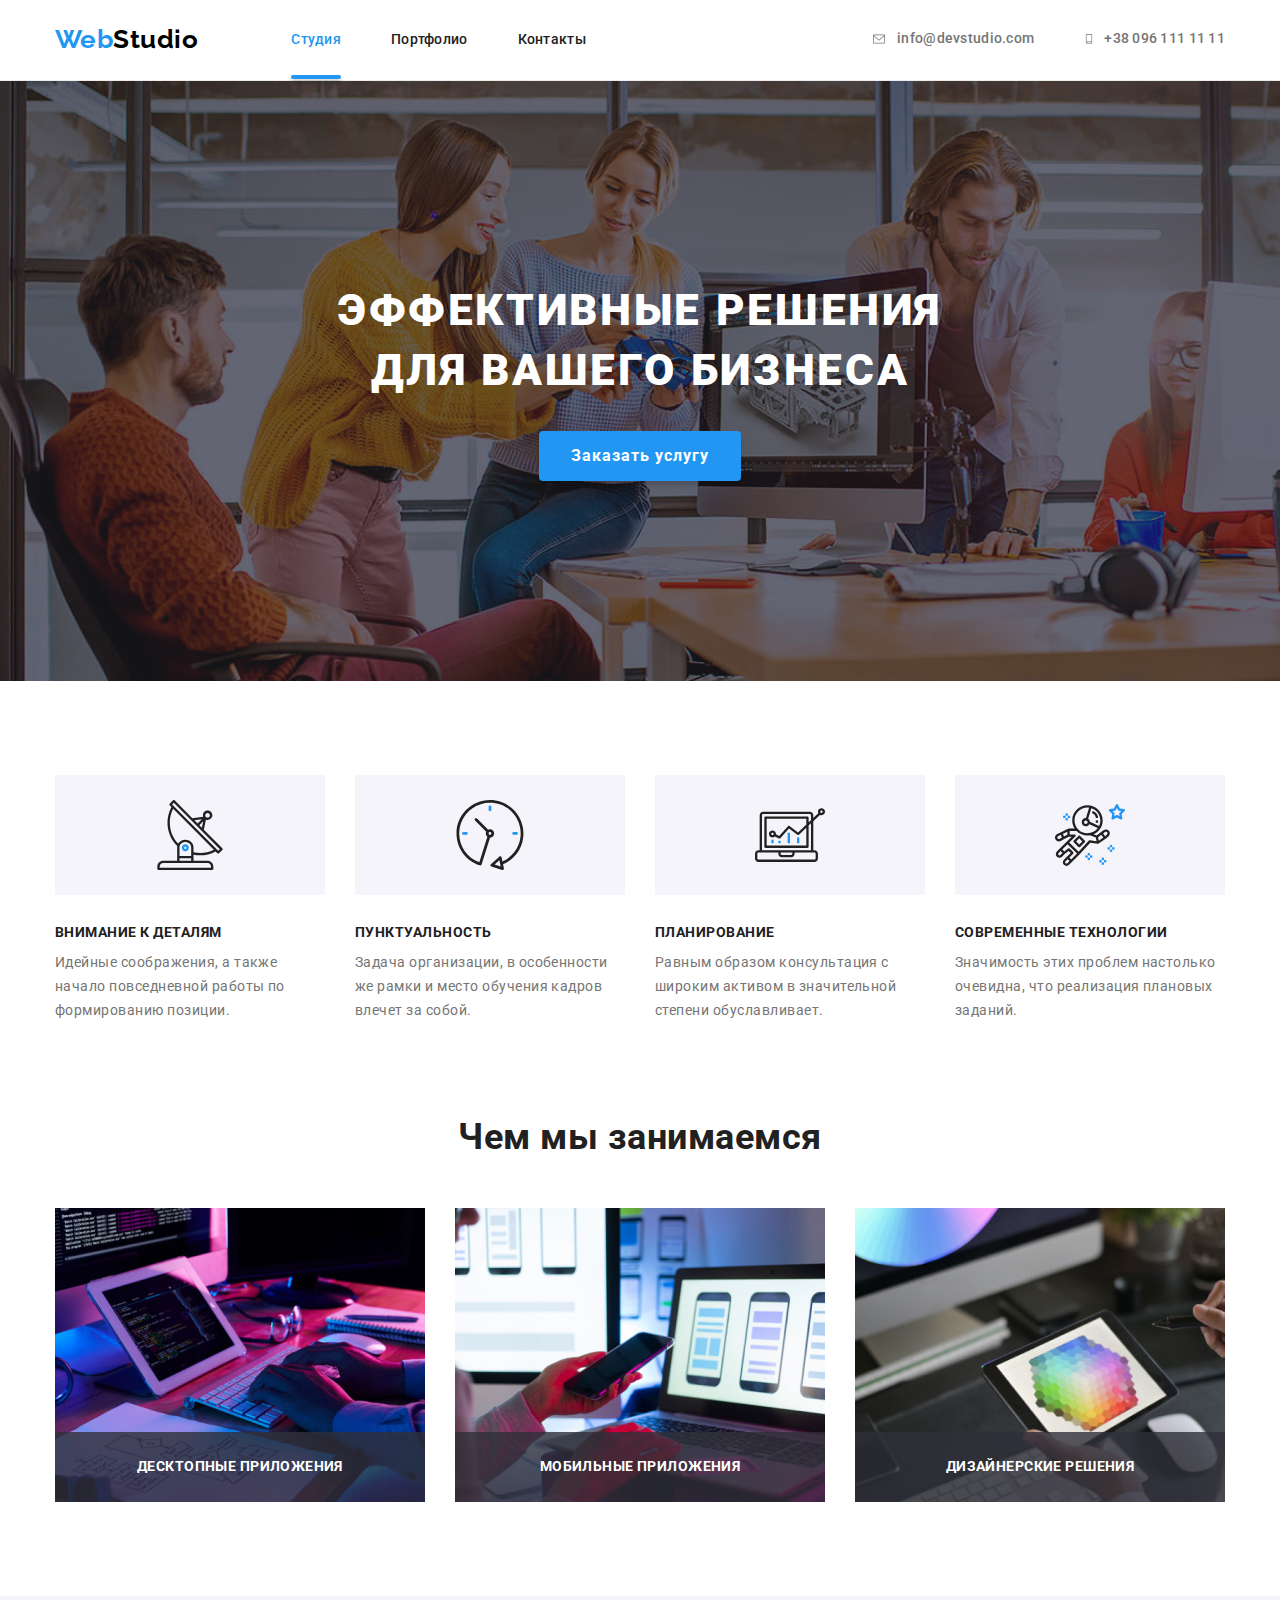
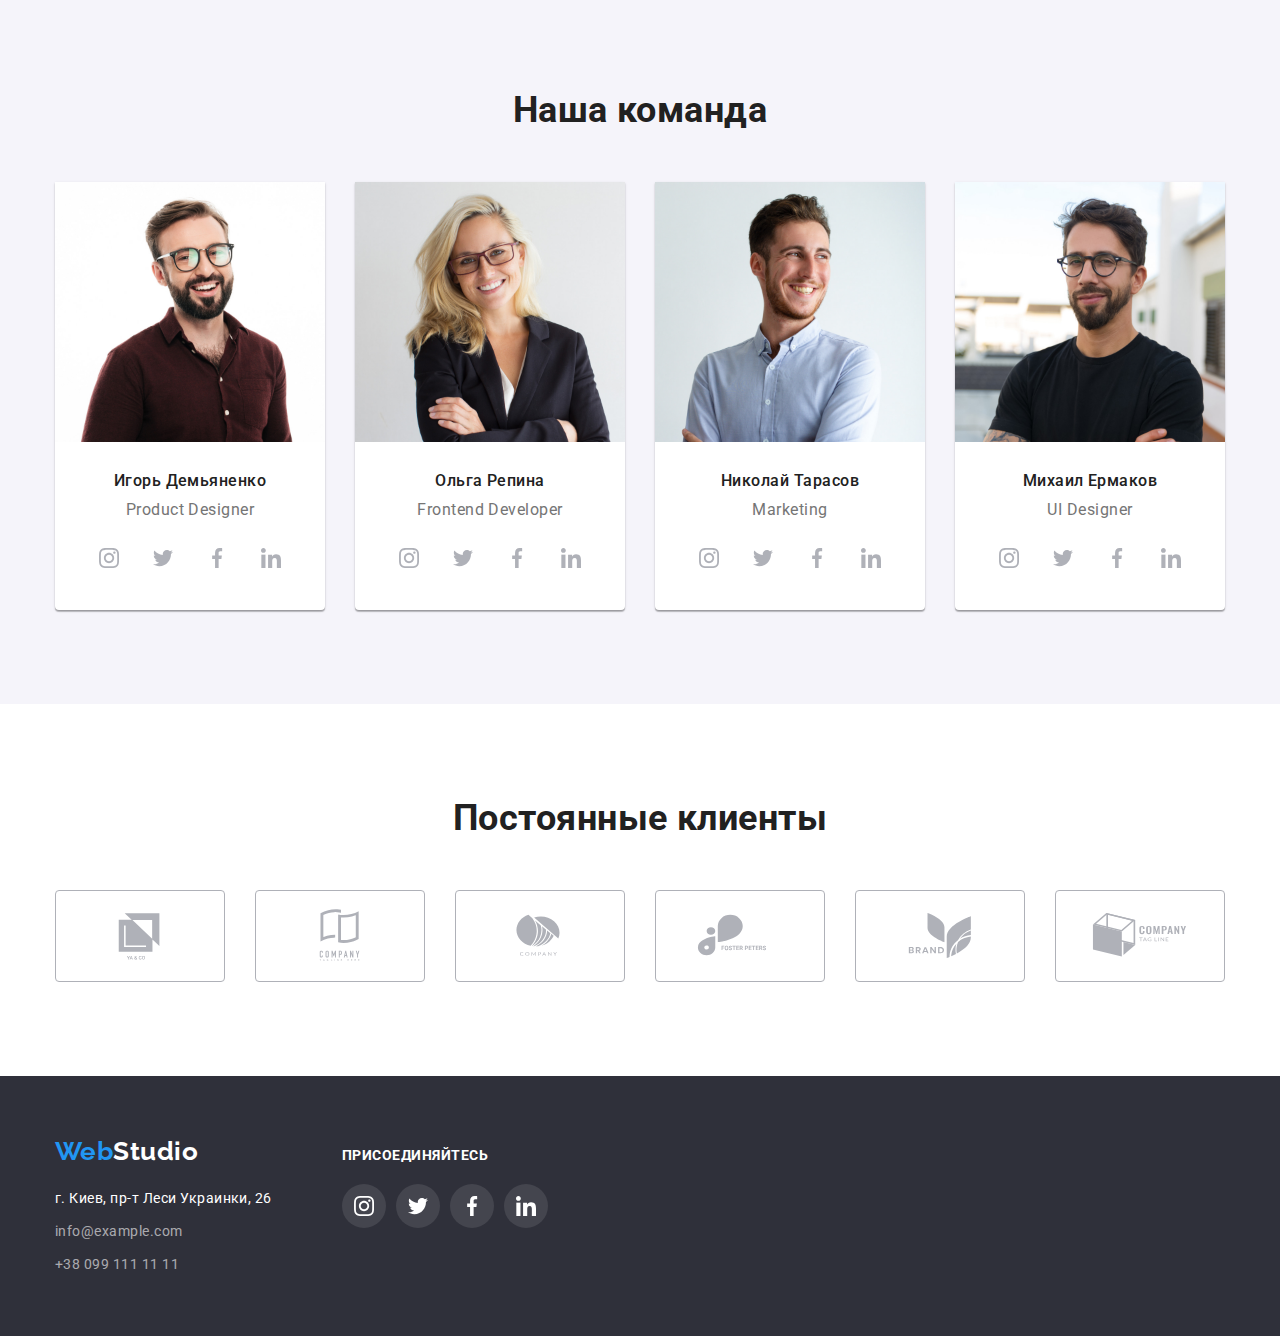
==== index.html @ 4ba1881b "Initial commit" ====
<!DOCTYPE html>
<html lang="ru">
<head>
    <meta charset="UTF-8">
    <meta http-equiv="X-UA-Compatible" content="IE=edge">
    <meta name="viewport" content="width=device-width, initial-scale=1.0">
    <title>Studio</title>
    <link rel="preconnect" href="https://fonts.googleapis.com">
    <link rel="preconnect" href="https://fonts.gstatic.com" crossorigin>
    <link href="https://fonts.googleapis.com/css2?family=Raleway:wght@700&family=Roboto:wght@400;500;700;900&display=swap"
        rel="stylesheet">
    <link rel="stylesheet" href="https://cdnjs.cloudflare.com/ajax/libs/modern-normalize/1.1.0/modern-normalize.min.css">
    <link rel="stylesheet" href="./css/styles.css">
</head>
<body>
    <!--Header-->
    <header class="page-header">
        <div class="container">
            <a href="" class="logo-link"> <span class="logo-page-web">Web</span><span class="logo-page-studio">Studio</span></a>
            <nav>
                <ul class="site-nav list">
                    <li class="item"> <a href="./index.html" class="link current">Студия</a></li>
                    <li class="item"> <a href="./portfolio.html" class="link">Портфолио </a></li>
                    <li class="item"> <a href="./contacts.html" class="link">Контакты</a></li>
                </ul>
            </nav>
            <ul class="contact-nav list">
                <li class="item">  <a href="mailto:info@devstudio.com" class="link envelope"> <svg class="mail-icon" width="16px" height="12px" >
                    <use href="./images/icons.svg#icon-envelope" ></use>
                </svg> info@devstudio.com</a></li>
                <li class="item"><a href="tel:+380961111111" class="link smartphone"> <svg class="smartphone-icon">
                    <use href="./images/icons.svg#icon-smartphone"></use>
                </svg> +38 096 111 11 11</a></li>
            </ul>
        </div>
        
    </header>
        <!--Main-->
        <main>
            <section class="section-hero-title">
                <div class="container hero">
                    <h1 class="hero-title">Эффективные решения для вашего бизнеса</h1>
        
                    <button type="button" class="hero button" data-modal-open>Заказать услугу</button>
                </div>
          </section>
            <!--Наши преимущества-->
            <section class="section features" >
                <div class="container">
                
                <!--Скрытый заголовок-->
                <h2 class="visually-hidden">Наши преимущества</h2>
                <ul class="subtitle list">
                    <li class="features-item ">
                        <div  class="features-list">
                            <svg class="features-icon">
                                <use href="./images/icons.svg#icon-antenna" width="70px" height="70px"></use>
                            </svg>
                        </div>
                        <h3 class="features">Внимание к деталям</h3>
                        <p class="features-desc">Идейные соображения, а также начало повседневной работы по формированию позиции.</p>
                    </li>
                    <li class="features-item ">
                        <div class="features-list">
                            <svg class="features-icon">
                                <use href="./images/icons.svg#icon-clock" width="70px" height="70px"></use>
                            </svg>
                        </div>
                        <h3 class="features">Пунктуальность</h3>
                        <p class="features-desc">Задача организации, в особенности же рамки и место обучения кадров влечет за собой.</p>
                    </li>
                    <li class="features-item ">
                        <div class="features-list">
                            <svg class="features-icon">
                                <use href="./images/icons.svg#icon-diagram" width="70px" height="70px"></use>
                            </svg>
                        </div>
                        <h3 class="features">Планирование</h3>
                        <p class="features-desc">Равным образом консультация с широким активом в значительной степени обуславливает.</p>
                    </li>
                    <li class="features-item ">
                        <div class="features-list">
                            <svg class="features-icon">
                                <use href="./images/icons.svg#icon-astronaut" width="70px" height="70px"></use>
                            </svg>
                        </div>
                        <h3 class="features">Современные технологии</h3>
                        <p class="features-desc">Значимость этих проблем настолько очевидна, что реализация плановых заданий.</p>
                    </li>
                </ul>
                </div>
            </section>
            <!--Чем мы занимаемся-->
            <section class="section activity">
                <div  class="container activity">
                    <h2 class="title">Чем мы занимаемся</h2>
                    <ul class="list activity">
                        <li class="item-activity"><a href=""><img src="./images/box_1.jpg" alt="Клавиатура" width="370">
                        <p class="desc-activity">Десктопные приложения</p> </a> </li>
                        <li class="item-activity"><a href=""><img src="./images/box_2.jpg" alt="Телефон+Монитор" width="370">
                        <p class="desc-activity">Мобильные приложения</p></a></li>
                        <li class="item-activity"><a href=""><img src="./images/box_3.jpg" alt="Планшет" width="370">
                        <p class="desc-activity">Дизайнерские решения</p></a></li>
                    </ul>
                </div>
              </section>
            <!--Наша команда-->
            <section class="section team">
                <div class="container ">
                <h2 class="title">Наша команда</h2>
                <ul class="team-card list">
                    <li class="team-person"><img src="./images/Демьянинков.jpg" alt="Фото Демьяненко" width="270">
                        <div class="name-block">
                        <h3 class="name">Игорь Демьяненко</h3>
                        <p class="job">Product Designer</p>
                        <ul class="list team-follow">
                            <li class="social "><a href="" class="link"><svg class="social-icon"><use href="./images/icons.svg#icon-instagram"></use></svg> </a> </li>
                            <li class="social "><a href="" class="link"> <svg class="social-icon"><use href="./images/icons.svg#icon-twitter"></use>
                            </svg> </a></li>
                            <li class="social "><a href="" class="link"> <svg class="social-icon"><use href="./images/icons.svg#icon-facebook"></use>
                            </svg> </a></li>
                            <li class="social "><a href="" class="link"> <svg class="social-icon"><use href="./images/icons.svg#icon-linkedin"></use>
                            </svg> </a></li>
                        </ul>
                        </div>
                    </li>
                    <li class="team-person"><img src="./images/Репина.jpg" alt="Фото Репина" width="270">
                        <div class="name-block">
                        <h3 class="name">Ольга Репина</h3>
                        <p class="job">Frontend Developer</p>
                        <ul class="list team-follow">
                            <li class="social "><a href="" class="link"><svg class="social-icon">
                                        <use href="./images/icons.svg#icon-instagram"></use>
                                    </svg> </a> </li>
                            <li class="social "><a href="" class="link"> <svg class="social-icon">
                                        <use href="./images/icons.svg#icon-twitter"></use>
                                    </svg> </a></li>
                            <li class="social "><a href="" class="link"> <svg class="social-icon">
                                        <use href="./images/icons.svg#icon-facebook"></use>
                                    </svg> </a></li>
                            <li class="social "><a href="" class="link"> <svg class="social-icon">
                                        <use href="./images/icons.svg#icon-linkedin"></use>
                                    </svg> </a></li>
                        </ul>
                        
                        
                        </div>
                    </li>
                    <li class="team-person"><img src="./images/Тарасов.jpg" alt="Фото Тарасов" width="270">
                        <div class="name-block">
                        <h3 class="name">Николай Тарасов</h3>
                        <p class="job">Marketing</p>
                        <ul class="list team-follow">
                            <li class="social "><a href="" class="link"><svg class="social-icon">
                                        <use href="./images/icons.svg#icon-instagram"></use>
                                    </svg> </a> </li>
                            <li class="social "><a href="" class="link"> <svg class="social-icon">
                                        <use href="./images/icons.svg#icon-twitter"></use>
                                    </svg> </a></li>
                            <li class="social "><a href="" class="link"> <svg class="social-icon">
                                        <use href="./images/icons.svg#icon-facebook"></use>
                                    </svg> </a></li>
                            <li class="social "><a href="" class="link"> <svg class="social-icon">
                                        <use href="./images/icons.svg#icon-linkedin"></use>
                                    </svg> </a></li>
                        </ul>
                        
                        </div>
                    </li>
                    <li class="team-person"><img src="./images/Ермаков.jpg" alt="Фото Ермаков" width="270">
                        <div class="name-block">
                        <h3 class="name">Михаил Ермаков</h3>
                        <p class="job">UI Designer</p>
                        <ul class="list team-follow">
                            <li class="social "><a href="" class="link"><svg class="social-icon">
                                        <use href="./images/icons.svg#icon-instagram"></use>
                                    </svg> </a> </li>
                            <li class="social "><a href="" class="link"> <svg class="social-icon">
                                        <use href="./images/icons.svg#icon-twitter"></use>
                                    </svg> </a></li>
                            <li class="social "><a href="" class="link"> <svg class="social-icon">
                                        <use href="./images/icons.svg#icon-facebook"></use>
                                    </svg> </a></li>
                            <li class="social "><a href="" class="link"> <svg class="social-icon">
                                        <use href="./images/icons.svg#icon-linkedin"></use>
                                    </svg> </a></li>
                        </ul>
                        
                        
                        </div>
                    </li>
                </ul>
                </div>
            </section>
            <!--Постоянные клиенты-->     
               
            <section class="section">
                <div class="container">
                <h2 class="title">Постоянные клиенты</h2>
                <ul class="client list">
                    
                    <li class="client-item"> <a href="" class="link" > <svg width="106" height="60"  class="company-icon" >
                        <use href="./images/icons.svg#icon-company-1"></use>
                    </svg>
                </a></li>
                    <li class="client-item"> <a href="" class="link" > <svg width="106" height="60" class="company-icon">
                        <use href="./images/icons.svg#icon-company-2"></use></svg></a></li>
                    <li class="client-item"> <a href="" class="link" > <svg width="106" height="60" class="company-icon">
                        <use href="./images/icons.svg#icon-company-3"></use></svg></a></li>
                    <li class="client-item"> <a href="" class="link" > <svg width="106" height="60" class="company-icon">
                        <use href="./images/icons.svg#icon-company-4"></use></svg></a></li>
                    <li class="client-item"> <a href="" class="link" > <svg width="106" height="60" class="company-icon">
                        <use href="./images/icons.svg#icon-company-5"></use></svg></a></li>
                    <li class="client-item"> <a href="" class="link" > <svg width="106" height="60" class="company-icon">
                        <use href="./images/icons.svg#icon-company-6"></use></svg></a></li>
                </ul>
                </div>
            </section>
        </main>
        <!--Footer-->
        <footer class="footer-nav">
            <div class="container footer">
                <div>
                <a href="" class="logo-link"><span class="logo-page-web">Web</span><span
                        class="logo-page-studio-white">Studio</span></a>
                <address class="adress">г. Киев, пр-т Леси Украинки, 26 <br>
                    <a href="mailto:info@example.com" class="contact">info@example.com</a><br>
                    <a href="tel:+380991111111" class="contact">+38 099 111 11 11</a>
                </address>
                </div>
                <div class="block-follow">
                    <h3 class="follow">присоединяйтесь</h3>
                    <ul class="list follow-order">
                        <li class="social instagram">
                            <a href="" class="link "><svg class="icon-footer">
                                <use href="./images/icons.svg#icon-instagram"></use>
                            </svg></a>
                        </li>
                        <li class="social twitter">
                            <a href="" class="link ">
                                <svg class="icon-footer">
                                    <use href="./images/icons.svg#icon-twitter"></use>
                                </svg> </a>
                        </li>
                        <li class="social facebook">
                            <a href="" class="link "> 
                                <svg class="icon-footer">
                                    <use href="./images/icons.svg#icon-facebook"></use>
                                </svg>
                            </a>
                        </li>
                        <li class="social linkedin" >
                            <a href="" class="link "> 
                                <svg class="icon-footer">
                                    <use href="./images/icons.svg#icon-linkedin"></use>
                                </svg>
                            </a>
                        </li>
                    </ul>
                </div>
            </div>
           
        </footer>
        <!--Модальное окно-->
        <div class="backdrop is-hidden" data-modal>
            <div class="modal-wrapper">
                <button class="modal-button" type="button" data-modal-close> <img src="./images/button.svg" alt="close" width="11" class="close"></button>
            </div>
        </div>
        <script src="./js/modal.js"></script>
        </body>
        
        </html>
---- css/styles.css ----
:root {
  --brand-blue-color: #2196f3;
  --brand-black-color: #212121;
  --brand-grey-color: #757575;
  --background-page: #ffffff;
  --brand-white-color: #ffffff;
  --background-button-grey: #f5f4fa;
  --background-darkgrey: #2f303a;
  --card-set-gap: 30px;
  --animation: 250ms cubic-bezier(0.4, 0, 0.2, 1);
}
body {
  color: var(--brand-black-color);
  background-color: var(--background-page);
  font-family: Roboto, sans-serif;
  letter-spacing: 0.03em;
  margin: 0px;
}
.list {
  list-style: none;
  padding: 0;
  margin: 0;
}
.container {
  width: 1200px;
  padding-left: 15px;
  padding-right: 15px;
  margin-left: auto;
  margin-right: auto;
  /* outline: 2px solid tomato; */
}
.section {
  padding-top: 94px;
  padding-bottom: 94px;
}
img {
  display: block;
  max-width: 100%;
  height: auto;
}

/*Стили для index.html*/
/*Header*/
.page-header {
  border-bottom: 1px solid #ececec;
  /* background-color: thistle; */
}
.page-header > .container {
  display: flex;
  align-items: center;
  padding-top: 24px;
  padding-bottom: 25px;
}

.logo-link {
  text-decoration: none;
  
  margin-right: 93px;
}
.logo-page-web {
  color: var(--brand-blue-color);

  font-family: Raleway, sans-serif;
  font-style: normal;
  font-weight: bold;
  font-size: 26px;
  line-height: 1.19;
}
.logo-page-studio {
  color: #000000;

  font-family: Raleway, sans-serif;
  font-style: normal;
  font-weight: bold;
  font-size: 26px;
  line-height: 1.19;
}
.site-nav {
  display: flex;
}
.site-nav .item {
  margin-right: 50px;
}

.site-nav .item:last-child {
  margin-right: 0;
}
.site-nav .link {
  color: var(--brand-black-color);
  text-decoration: none;

  font-style: normal;
  font-weight: 500;
  font-size: 14px;
  line-height: 1.14;
  letter-spacing: 0.02em;
  position: relative;
  padding-top: 32px;
  padding-bottom: 32px;

  transition: color var(--animation) ;
}
.site-nav .link.current {
  color: var(--brand-blue-color);
}
.link.current::after{
  content: "";
  display: block;
  width: 100%;
  height: 4px;
  background-color: var(--brand-blue-color);
box-shadow: 0px 4px 4px rgba(0, 0, 0, 0.25);
border-radius: 2px;

  position: absolute;
  bottom: 0;
  left: 0;
  
}
.site-nav .link:hover,
.site-nav .link:focus {
  color: var(--brand-blue-color);
}
.contact-nav {
  display: flex;
  margin-left: auto;
   
  
}
.contact-nav .item{
  
  align-items: center;
 
}
.contact-nav .item + .item {
  margin-left: 50px;
  
}

.contact-nav .link {
  display: flex;
  color: var(--brand-grey-color);
  text-decoration: none;

  font-style: normal;
  font-weight: 500;
  font-size: 14px;
  line-height: 1.14;
  letter-spacing: 0.02em;
  align-items: center;
  justify-content: center;
 transition: color var(--animation);
  
}
.contact-nav .link:hover .mail-icon,
.contact-nav .link:focus .mail-icon {
  fill: var(--brand-blue-color);
  cursor: pointer;
}
.contact-nav .link:hover,
.contact-nav .link:focus{
  color: var(--brand-blue-color);
}

.mail-icon{
 display: inline-block;
 
  fill: currentColor;
  width: 16px;
  height: 12px;
  margin-right: 10px;
  transition: fill var(--animation), cursor var(--animation);

    
}

.smartphone-icon{
  width: 10px;
  height: 16px;
  
  margin-right: 10px;
  fill: currentColor;
}

/* .contact-nav .link::before{
  display: inline-block;
  align-items: center;
  content: "";
 background-position: center;
 background-size: contain;
  margin-right: 10px; */
  
  
  /* background-color: #212121; */
  
/* } */
/* .contact-nav .link.envelope::before{
   height: 12px;
  width: 16px;
  background-image: url(../images/envelope.svg);
}
.contact-nav .link.smartphone::before{
   height: 16px;
  width: 10px;
  background-image: url(../images/smartphone.svg);
} */


/*main*/
.section-hero-title {
  /* background-color: var(--background-darkgrey); */
  background-image: linear-gradient( rgba(47, 48, 58, 0.4), rgba(47, 48, 58, 0.4)),
  url("../images/hero.jpg");
  height: 600px;
  max-width: 1600px;
  margin-right: auto;
  margin-left: auto;

  padding-top: 200px;
  padding-bottom: 200px;
}
.container.hero {
  text-align: center;
}
.hero-title {
  color: var(--brand-white-color);

  font-style: normal;
  font-weight: 900;
  font-size: 44px;
  line-height: 1.36;

  letter-spacing: 0.06em;
  text-transform: uppercase;

  width: 700px;
  margin-right: auto;
  margin-left: auto;
  margin-bottom: 30px;
  margin-top: 0px;
}

.button {
  all: unset;
  background-color: var(--brand-blue-color);
  color: var(--brand-white-color);
  box-shadow: 0px 4px 4px rgba(0, 0, 0, 0.15);
  border-radius: 4px;

  cursor: pointer;

  font-family: inherit;
  font-style: normal;
  font-weight: bold;
  font-size: 16px;
  line-height: 1.87;
  text-align: center;
  letter-spacing: 0.06em;

  display: inline-block;
  padding: 10px 32px;

  transition: filter var(--animation);
}
.button:hover,
.button:focus {
  filter: drop-shadow(0px 4px 4px rgba(0, 0, 0, 0.25))
    drop-shadow(0px 4px 4px rgba(0, 0, 0, 0.25));
}
/* Маодальное окно*/
.backdrop {
  position: fixed;
  top: 0;
  left: 50%;
  transform: translateX(-50%);
  width: 100vw;
  height: 100vh;
  background-color: rgba(0, 0, 0, 0.2);
  opacity: 1;
  visibility: visible;
  pointer-events: initial;
  transition: opacity var(--animation), visibility var(--animation);
  
}
.backdrop.is-hidden{
opacity: 0;
visibility: hidden;
pointer-events: none;
}
.modal-wrapper{
  position: absolute;
  width: 528px;
  height: 581px;
  background-color: var(--background-page);
  box-shadow: 0px 1px 3px rgba(0, 0, 0, 0.12),
  0px 1px 1px rgba(0, 0, 0, 0.14),
  0px 2px 1px rgba(0, 0, 0, 0.2);
  border-radius: 4px;
  top: 50%;
  left: 50%;
  transform: translate(-50%, -50%);
}
.modal-button{
  position: absolute;
  top: 8px;
  right: 8px;
  width: 30px;
  height: 30px;
  border: 1px solid rgba(0, 0, 0, 0.1);
  border-radius: 50%;
  cursor: pointer;
  
  background-color: var(--background-page);
   
}
.close{
  display: inline-block;
  text-align: center;
  
}

/* Наши преимущества */
.section.features {
  padding-bottom: 0;
  /*   
  background-color: yellow; */
}
/* Скрытый заголовок */
.visually-hidden {
  position: absolute;
  width: 1px;
  height: 1px;
  margin: -1px;
  border: 0;
  padding: 0;
  white-space: nowrap;
  clip-path: inset(100%);
  clip: rect(0 0 0 0);
  overflow: hidden;
}
.features-item {
  margin-right: 30px;
}
.features-item:last-child {
  margin-right: 0;
}
.features-list{
  display: flex;
  width: 270px;
  height: 120px;
background-color: var(--background-button-grey);
margin-bottom: 30px;
align-items: center;
justify-content: center;
}
.features-icon{
  width: 70px;
  height: 70px;
  
}

/* .features-item::before{
  content: "";
display: block;
height: 120px;
margin-bottom: 30px;
background-color:var(--background-button-grey);


}
.features-item.icon-antenna::before{

background-image: url(../images/icon-antenna.svg);
background-repeat: no-repeat;
background-position:center;
}
.features-item.icon-clock::before{

background-image: url(../images/icon-clock.svg);
background-repeat: no-repeat;
background-position:center;
}
.features-item.icon-diagram::before{

background-image: url(../images/icon-diagram.svg);
background-repeat: no-repeat;
background-position:center;
}
.features-item.icon-astronaut::before{

background-image: url(../images/icon-astronaut.svg);
background-repeat: no-repeat;
background-position:center;
} */
.subtitle .features {
  font-style: normal;
  font-size: 14px;
  line-height: 1.14;
  text-transform: uppercase;
  margin-bottom: 10px;
  margin-top: 0;
}
.subtitle .features-desc {
  color: var(--brand-grey-color);

  font-size: 14px;
  line-height: 1.71;
  margin-bottom: 0;
  margin-top: 0;
}
.subtitle.list {
  display: flex;
}
/* Чем мы занимаемся */
.item-activity {
  margin-right: 30px;
  position: relative;
  
}
.item-activity:last-child {
  margin-right: 0;
}
.section.activity {
  /* background-color: rebeccapurple; */
  
}
.title {
  font-style: normal;
  font-size: 36px;
  line-height: 1.16;
  text-align: center;
  margin-top: 0;
  /* padding-top: 0; */
  margin-bottom: 50px;
}
.list.activity {
  display: flex;
}

.desc-activity{
position: absolute;
left: 0;
bottom: 0;
display: flex;
justify-content: center;
align-items: center;
width: 100%;
height: 70px;
margin-bottom: 0;
background-color: rgba(47, 48, 58, 0.8);

font-weight: 700;
font-size: 14px;
line-height: 1.14;
text-align: center;
letter-spacing: 0.03em;
text-transform: uppercase;
color: var(--background-page);
}
/* Наша команда */
.section.team {
  background-color: var(--background-button-grey);
  
}
.team-person {
  background-color: var(--brand-white-color);
  box-shadow: 0px 1px 3px rgba(0, 0, 0, 0.12), 0px 1px 1px rgba(0, 0, 0, 0.14),
    0px 2px 1px rgba(0, 0, 0, 0.2);
  border-radius: 0px 0px 4px 4px;
  margin-right: 30px;
}
.team-person:last-child {
  margin-right: 0;
}
.name-block {
  padding-top: 30px;
  padding-bottom: 30px;
}
.team-card.list {
  display: flex;
}
/* .team-title {
  font-style: normal;
  font-size: 36px;
  line-height: 1.16;
  text-align: center;
  margin-top: 0;
  margin-bottom: 50px;
   */
/* } */
.team-person .name {
  font-style: normal;
  font-weight: 500;
  font-size: 16px;
  line-height: 1.18;
  text-align: center;
  margin-top: 0;
  margin-bottom: 10px;
}
.team-person .job {
  color: var(--brand-grey-color);

  font-style: normal;
  font-size: 16px;
  line-height: 1.18;
  text-align: center;
  margin-top: 0;
  margin-bottom: 16px;
}
.team-follow{
  display: flex;
  margin-right: 32px;
  margin-left: 32px;
}



.team-follow .link{
 display: flex;
  justify-content: center;
  align-items: center;
  width: 44px;
  height: 44px;
  transition: background-color var(--animation), border-radius var(--animation);
}
.team-follow .social{
margin-right: 10px;
}
.team-follow .social:last-child{
margin-right: 0;
}
.social-icon{
display: inline-block;
  width: 20px;
  height: 20px;
  fill: #AFB1B8;
transition: fill var(--animation);}

.team-follow .link:hover .social-icon,
.team-follow .link:focus .social-icon{
fill: var(--background-page);
}
.team-follow .link:hover,
.team-follow .link:focus{
  background-color: var(--brand-blue-color);
  border-radius: 50%;
}

/* .team-follow .social::before{
  
  background-color: #2196f3;
}
.social.instagram-team::before{
  background-image: url(../images/instagram.svg);
}
.social.twitter-team::before{
  background-image: url(../images/twitter.svg);
}
.social.facebook-team::before{
  background-image: url(../images/facebook.svg);
}
.social.linkedin-team::before{
  background-image: url(../images/linkedin.svg);
} */

/* Постоянные клиенты */
.client.list{
  display: flex;
  margin: 0;
 
}
.client-item >.link{
  display: flex;
  width: 100%;
  height: 100%;
  border: 1px solid #AFB1B8;
  border-radius: 4px;
  align-items: center;
  justify-content: center;
  transition: border var(--animation);
  
}
.client-item{
  display: inline-block;
  
  width: 170px;
  height: 92px;
  margin-right: 30px;
   
}
.client-item:last-child{
  margin-right: 0;
}
.company-icon{
  
  width: 106px;
  height: 60px;
  fill: #AFB1B8;
  transition: fill var(--animation);
 
  
}
.client-item >.link:hover .company-icon,
.client-item >.link:focus .company-icon{
  fill: var(--brand-blue-color);
}
.client-item >.link:hover,
.client-item >.link:focus{
  border: 1px solid var(--brand-blue-color);
}


/*footer*/
.footer-nav {
  padding-top: 60px;
  padding-bottom: 60px;
  background-color: var(--background-darkgrey);
  
}

.container.footer{
  display: flex;
}
.adress {
  color: var(--brand-white-color);

  font-style: normal;
  font-weight: normal;
  font-size: 14px;
  line-height: 1.71;
  
}
.footer-nav .contact {
  color: rgba(255, 255, 255, 0.6);
  text-decoration: none;

  font-style: normal;
  font-weight: normal;
  font-size: 14px;
  line-height: 1.71;
  display: inline-block;
  padding-top: 9px;
  transition: color var(--animation);
}
.footer-nav .contact:focus,
.footer-nav .contact:hover {
  color: var(--brand-blue-color);
}
.logo-page-studio-white {
  color: var(--brand-white-color);

  font-family: Raleway, sans-serif;
  font-style: normal;
  font-weight: bold;
  font-size: 26px;
  line-height: 1.19;
}

.footer-nav .logo-link {
  display: inline-block;

  padding-bottom: 20px;
  margin-right: 0;
}
.block-follow{
  margin-left: 70px;
  padding-top: 12px;
  padding-bottom: 40px;
}
.follow{
font-style: normal;
font-size: 14px;
line-height: 1.14;

  margin-top: 0;
  margin-bottom: 20px;
  color: var(--brand-white-color);
  text-transform: uppercase;
}
.follow-order{
  display: flex;
  margin-top: 0;
}
.follow-order .social{
margin-right: 10px;
}
.follow-order .social:last-child{
  margin-right: 0;
}

.social .link{
 
  display: flex;
  background-color:  rgba(255, 255, 255, 0.1);
  border-radius: 50%;
  justify-content: center;
  align-items: center;
  width: 44px;
  height: 44px;
  transition: background-color var(--animation), cursor var(--animation);
}

/* .social::before{
  display: block;
  content: "";
  width: 44px;
  height: 44px;
  border-radius: 50%;
  background-position: center;
  background-repeat: no-repeat;
  background-size: 20px 20px;
    
} */

.icon-footer{
  display: inline-block;
  width: 20px;
  height: 20px;
  fill: var(--background-page);
}
.follow-order > .social .link:hover,
.follow-order > .social .link:focus{
  background-color: var(--brand-blue-color);
 
  cursor: pointer;
}
/* .social.instagram::before{
  background-image: url(../images/instagram.svg);
  background-color: rgba(255, 255, 255, 0.1);
}
.social.twitter::before{
  background-image: url(../images/twitter.svg);
   background-color: rgba(255, 255, 255, 0.1);
}
.social.facebook::before{
  background-image: url(../images/facebook.svg);
   background-color: rgba(255, 255, 255, 0.1);
}
.social.linkedin::before{
  background-image: url(../images/linkedin.svg);
   background-color: rgba(255, 255, 255, 0.1);
} */






/*portfolio.html*/

.project-filter {
  margin-bottom: 50px;

  display: flex;
  justify-content: center;
}
.projects {
  /* background-color: rgb(160, 194, 194); */
 
}
.project-button {
  
  margin-right: 8px;
}
.project-button:last-child {
  margin-right: 0;
}

.button-filter {
  all: unset;
  color: inherit;
  background-color: var(--background-button-grey);
  border-radius: 4px;
  font-family: inherit;

  font-style: normal;
  font-weight: 500;
  font-size: 16px;
  line-height: 1.62;
  text-align: center;

  padding: 6px 22px;

  transition: color var(--animation), background-color var(--animation), box-shadow var(--animation);
}
.button-filter:hover,
.button-filter:focus {
  color: var(--brand-white-color);
  background-color: var(--brand-blue-color);
  cursor: pointer;
  box-shadow: 0px 3px 1px rgba(0, 0, 0, 0.1), 0px 1px 2px rgba(0, 0, 0, 0.08),
    0px 2px 2px rgba(0, 0, 0, 0.12);
  
}
.project-list .link {
  text-decoration: none;
}
.project-list {
  display: flex;
  flex-wrap: wrap;
  margin-left: calc(-1 * var(--card-set-gap));
  margin-top: calc(-1 * var(--card-set-gap));
}
.project-item {
  background-color: var(--brand-white-color);
  border: 1px solid #eeeeee;
  box-sizing: border-box;
  margin-top: var(--card-set-gap);
  margin-left: var(--card-set-gap);
  flex-basis: calc((100% - 90px) / 3);
  transition: box-shadow var(--animation);
}
.project-item:hover,
.project-item:focus{
  box-shadow: 0px 1px 1px rgba(0, 0, 0, 0.12), 0px 4px 4px rgba(0, 0, 0, 0.06), 1px 4px 6px rgba(0, 0, 0, 0.16);
  
}
.project-item:hover .project-text,
.project-item:focus .project-text{
transform: translateY(0);
}

.project-name {
  color: var(--brand-black-color);
  font-style: normal;
  font-weight: bold;
  font-size: 18px;
  line-height: 2;
  letter-spacing: 0.06em;
  margin-top: 0;
  margin-bottom: 4px;
  
}
.project-desc {
  color: var(--brand-grey-color);
  font-style: normal;
  font-weight: normal;
  font-size: 16px;
  line-height: 1.87;
  margin:0;
}
.project-block{
  padding: 20px 24px;
}

.project-img{
  position: relative;
  overflow: hidden;
}
.project-text{
  position: absolute;
  left: 0;
  bottom: 0;
  width: 100%;
  height: 100%;
  background-color: var(--brand-blue-color);
display: flex;
justify-content: center;
align-items: center;
padding: 63px 24px;
margin-bottom: 0;

color: var(--background-page);
font-weight: 400;
font-size: 18px;
line-height: 1.56;
letter-spacing: 0.03em;
transform: translateY(100%);
transition: transform var(--animation);

}
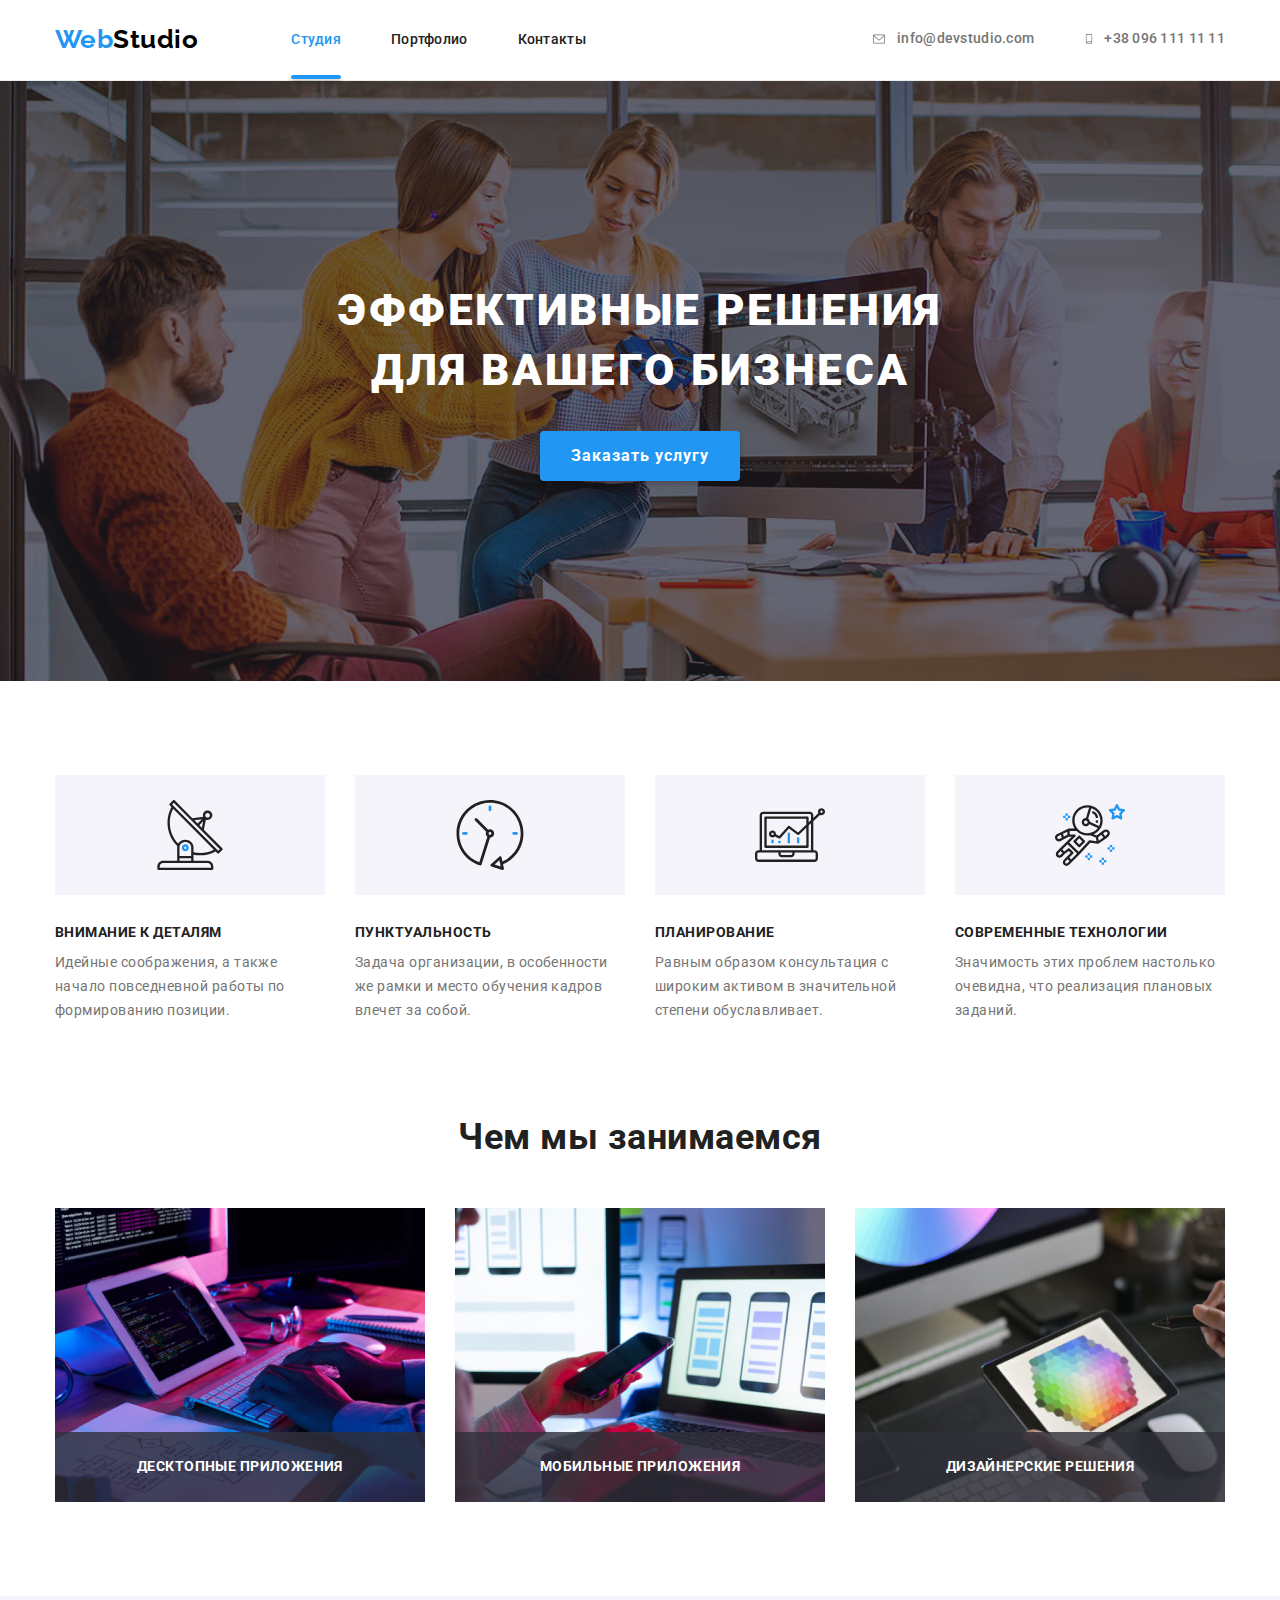
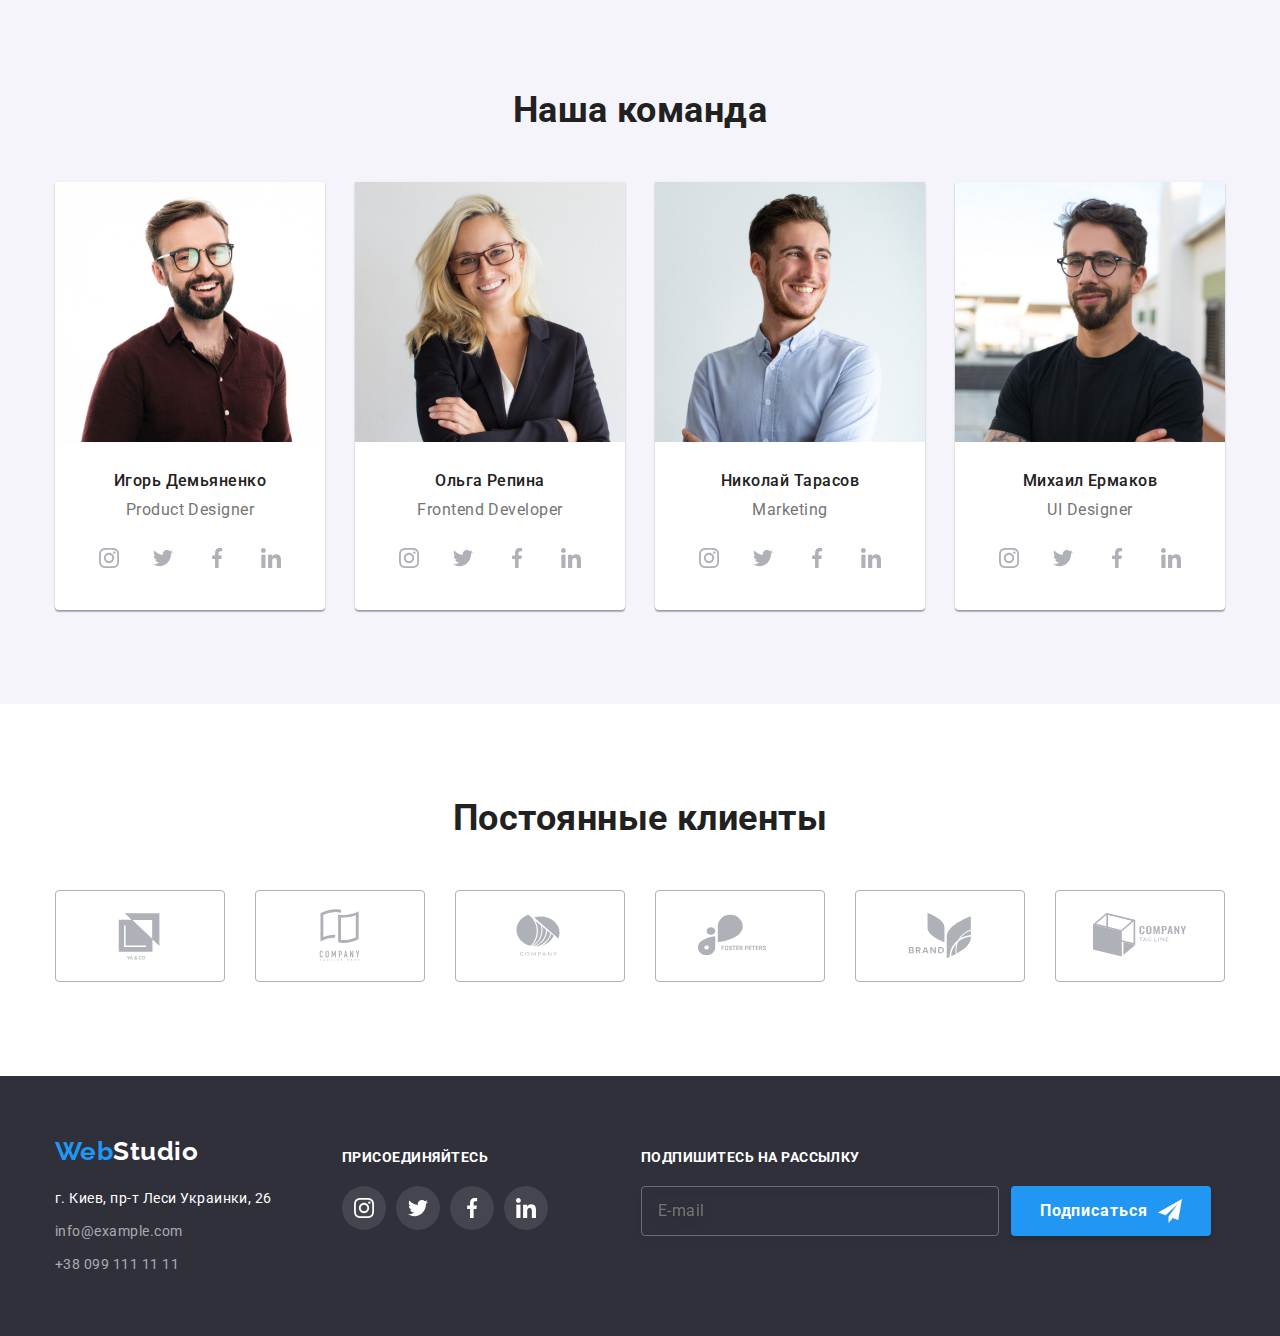
==== commit ca9f18fe: "Добавляет форму в модальном окне и футере" ====
--- a/index.html
+++ b/index.html
@@ -258,13 +258,60 @@
                         </li>
                     </ul>
                 </div>
+                <div class="subscribe-box">
+                    <b class="follow">Подпишитесь на рассылку</b>
+                    <div class="subscribe-form-box">
+                    <input class="subscribe-form" type="text" placeholder="E-mail">
+                    <button class="button btn-subscribe" type="submit">Подписаться 
+                        <svg class="icon-send">
+                        <use href="./images/icons.svg#icon-send"></use>
+                         </svg>
+                     </button>
+                    </div>
+                </div>
             </div>
            
         </footer>
         <!--Модальное окно-->
         <div class="backdrop is-hidden" data-modal>
             <div class="modal-wrapper">
+                <b class="form-text" >Оставьте свои данные, мы вам перезвоним</b>
                 <button class="modal-button" type="button" data-modal-close> <img src="./images/button.svg" alt="close" width="11" class="close"></button>
+                <form class="form" action="">
+                   <div class="form-field">
+                        <label for="name">Имя</label>
+                        <svg class="icon-form" >
+                            <use href="./images/icons.svg#icon-person-black"></use>
+                        </svg>
+                            <input type="text" name="name" id="name">
+                        
+                    </div>
+                    <div class="form-field">
+                        <label for="tel">Телефон</label>
+                        <svg class="icon-form">
+                            <use href="./images/icons.svg#icon-phone-black" ></use>
+                        </svg>
+                            <input type="tel" name="tel" id="tel">
+                        
+                    </div>
+                    <div class="form-field">
+                        <label for="mail">Почта</label>
+                        <svg class="icon-form">
+                            <use href="./images/icons.svg#icon-email-black"></use>
+                        </svg>
+                            <input type="email" name="mail" id="mail">
+                        
+                    </div>
+                    <div class="form-field last">
+                        <label for="comment">Комментарий</label>
+                            <textarea name="comment" id="comment" rows="5" placeholder="Введите текст"></textarea>
+                    </div>
+                    <div>
+                        <input class="checkbox" type="checkbox" name="politic" id="politic">
+                        <label class="politic" for="politic"> Соглашаюсь с рассылкой и принимаю <a href="">Условия договора</a>  </label>
+                    </div>
+                        <button class="button btn-form" type="submit">Отправить</button>
+                </form>
             </div>
         </div>
         <script src="./js/modal.js"></script>
--- a/css/styles.css
+++ b/css/styles.css
@@ -246,6 +246,9 @@
   color: var(--brand-white-color);
   box-shadow: 0px 4px 4px rgba(0, 0, 0, 0.15);
   border-radius: 4px;
+  box-sizing: border-box;
+  width: 200px;
+height: 50px;
 
   cursor: pointer;
 
@@ -258,7 +261,7 @@
   letter-spacing: 0.06em;
 
   display: inline-block;
-  padding: 10px 32px;
+  
 
   transition: filter var(--animation);
 }
@@ -267,6 +270,611 @@
   filter: drop-shadow(0px 4px 4px rgba(0, 0, 0, 0.25))
     drop-shadow(0px 4px 4px rgba(0, 0, 0, 0.25));
 }
+
+
+/* Наши преимущества */
+.section.features {
+  padding-bottom: 0;
+  /*   
+  background-color: yellow; */
+}
+/* Скрытый заголовок */
+.visually-hidden {
+  position: absolute;
+  width: 1px;
+  height: 1px;
+  margin: -1px;
+  border: 0;
+  padding: 0;
+  white-space: nowrap;
+  clip-path: inset(100%);
+  clip: rect(0 0 0 0);
+  overflow: hidden;
+}
+.features-item {
+  margin-right: 30px;
+}
+.features-item:last-child {
+  margin-right: 0;
+}
+.features-list{
+  display: flex;
+  width: 270px;
+  height: 120px;
+background-color: var(--background-button-grey);
+margin-bottom: 30px;
+align-items: center;
+justify-content: center;
+}
+.features-icon{
+  width: 70px;
+  height: 70px;
+  
+}
+
+/* .features-item::before{
+  content: "";
+display: block;
+height: 120px;
+margin-bottom: 30px;
+background-color:var(--background-button-grey);
+
+
+}
+.features-item.icon-antenna::before{
+
+background-image: url(../images/icon-antenna.svg);
+background-repeat: no-repeat;
+background-position:center;
+}
+.features-item.icon-clock::before{
+
+background-image: url(../images/icon-clock.svg);
+background-repeat: no-repeat;
+background-position:center;
+}
+.features-item.icon-diagram::before{
+
+background-image: url(../images/icon-diagram.svg);
+background-repeat: no-repeat;
+background-position:center;
+}
+.features-item.icon-astronaut::before{
+
+background-image: url(../images/icon-astronaut.svg);
+background-repeat: no-repeat;
+background-position:center;
+} */
+.subtitle .features {
+  font-style: normal;
+  font-size: 14px;
+  line-height: 1.14;
+  text-transform: uppercase;
+  margin-bottom: 10px;
+  margin-top: 0;
+}
+.subtitle .features-desc {
+  color: var(--brand-grey-color);
+
+  font-size: 14px;
+  line-height: 1.71;
+  margin-bottom: 0;
+  margin-top: 0;
+}
+.subtitle.list {
+  display: flex;
+}
+/* Чем мы занимаемся */
+.item-activity {
+  margin-right: 30px;
+  position: relative;
+  
+}
+.item-activity:last-child {
+  margin-right: 0;
+}
+.section.activity {
+  /* background-color: rebeccapurple; */
+  
+}
+.title {
+  font-style: normal;
+  font-size: 36px;
+  line-height: 1.16;
+  text-align: center;
+  margin-top: 0;
+  /* padding-top: 0; */
+  margin-bottom: 50px;
+}
+.list.activity {
+  display: flex;
+}
+
+.desc-activity{
+position: absolute;
+left: 0;
+bottom: 0;
+display: flex;
+justify-content: center;
+align-items: center;
+width: 100%;
+height: 70px;
+margin-bottom: 0;
+background-color: rgba(47, 48, 58, 0.8);
+
+font-weight: 700;
+font-size: 14px;
+line-height: 1.14;
+text-align: center;
+letter-spacing: 0.03em;
+text-transform: uppercase;
+color: var(--background-page);
+}
+/* Наша команда */
+.section.team {
+  background-color: var(--background-button-grey);
+  
+}
+.team-person {
+  background-color: var(--brand-white-color);
+  box-shadow: 0px 1px 3px rgba(0, 0, 0, 0.12), 0px 1px 1px rgba(0, 0, 0, 0.14),
+    0px 2px 1px rgba(0, 0, 0, 0.2);
+  border-radius: 0px 0px 4px 4px;
+  margin-right: 30px;
+}
+.team-person:last-child {
+  margin-right: 0;
+}
+.name-block {
+  padding-top: 30px;
+  padding-bottom: 30px;
+}
+.team-card.list {
+  display: flex;
+}
+/* .team-title {
+  font-style: normal;
+  font-size: 36px;
+  line-height: 1.16;
+  text-align: center;
+  margin-top: 0;
+  margin-bottom: 50px;
+   */
+/* } */
+.team-person .name {
+  font-style: normal;
+  font-weight: 500;
+  font-size: 16px;
+  line-height: 1.18;
+  text-align: center;
+  margin-top: 0;
+  margin-bottom: 10px;
+}
+.team-person .job {
+  color: var(--brand-grey-color);
+
+  font-style: normal;
+  font-size: 16px;
+  line-height: 1.18;
+  text-align: center;
+  margin-top: 0;
+  margin-bottom: 16px;
+}
+.team-follow{
+  display: flex;
+  margin-right: 32px;
+  margin-left: 32px;
+}
+
+
+
+.team-follow .link{
+ display: flex;
+  justify-content: center;
+  align-items: center;
+  width: 44px;
+  height: 44px;
+  transition: background-color var(--animation), border-radius var(--animation);
+}
+.team-follow .social{
+margin-right: 10px;
+}
+.team-follow .social:last-child{
+margin-right: 0;
+}
+.social-icon{
+display: inline-block;
+  width: 20px;
+  height: 20px;
+  fill: #AFB1B8;
+transition: fill var(--animation);}
+
+.team-follow .link:hover .social-icon,
+.team-follow .link:focus .social-icon{
+fill: var(--background-page);
+}
+.team-follow .link:hover,
+.team-follow .link:focus{
+  background-color: var(--brand-blue-color);
+  border-radius: 50%;
+}
+
+/* .team-follow .social::before{
+  
+  background-color: #2196f3;
+}
+.social.instagram-team::before{
+  background-image: url(../images/instagram.svg);
+}
+.social.twitter-team::before{
+  background-image: url(../images/twitter.svg);
+}
+.social.facebook-team::before{
+  background-image: url(../images/facebook.svg);
+}
+.social.linkedin-team::before{
+  background-image: url(../images/linkedin.svg);
+} */
+
+/* Постоянные клиенты */
+.client.list{
+  display: flex;
+  margin: 0;
+ 
+}
+.client-item >.link{
+  display: flex;
+  width: 100%;
+  height: 100%;
+  border: 1px solid #AFB1B8;
+  border-radius: 4px;
+  align-items: center;
+  justify-content: center;
+  transition: border var(--animation);
+  
+}
+.client-item{
+  display: inline-block;
+  
+  width: 170px;
+  height: 92px;
+  margin-right: 30px;
+   
+}
+.client-item:last-child{
+  margin-right: 0;
+}
+.company-icon{
+  
+  width: 106px;
+  height: 60px;
+  fill: #AFB1B8;
+  transition: fill var(--animation);
+ 
+  
+}
+.client-item >.link:hover .company-icon,
+.client-item >.link:focus .company-icon{
+  fill: var(--brand-blue-color);
+}
+.client-item >.link:hover,
+.client-item >.link:focus{
+  border: 1px solid var(--brand-blue-color);
+}
+
+
+/*footer*/
+.footer-nav {
+  padding-top: 60px;
+  padding-bottom: 60px;
+  background-color: var(--background-darkgrey);
+  
+}
+
+.container.footer{
+  display: flex;
+}
+.adress {
+  color: var(--brand-white-color);
+
+  font-style: normal;
+  font-weight: normal;
+  font-size: 14px;
+  line-height: 1.71;
+  
+}
+.footer-nav .contact {
+  color: rgba(255, 255, 255, 0.6);
+  text-decoration: none;
+
+  font-style: normal;
+  font-weight: normal;
+  font-size: 14px;
+  line-height: 1.71;
+  display: inline-block;
+  padding-top: 9px;
+  transition: color var(--animation);
+}
+.footer-nav .contact:focus,
+.footer-nav .contact:hover {
+  color: var(--brand-blue-color);
+}
+.logo-page-studio-white {
+  color: var(--brand-white-color);
+
+  font-family: Raleway, sans-serif;
+  font-style: normal;
+  font-weight: bold;
+  font-size: 26px;
+  line-height: 1.19;
+}
+
+.footer-nav .logo-link {
+  display: inline-block;
+
+  padding-bottom: 20px;
+  margin-right: 0;
+}
+.block-follow{
+  margin-left: 70px;
+  margin-right: 93px;
+  padding-top: 12px;
+  padding-bottom: 40px;
+}
+.follow{
+  display: inline-block;
+font-style: normal;
+font-size: 14px;
+line-height: 1.14;
+
+  margin-top: 0;
+  margin-bottom: 20px;
+  color: var(--brand-white-color);
+  text-transform: uppercase;
+}
+.follow-order{
+  display: flex;
+  margin-top: 0;
+}
+.follow-order .social{
+margin-right: 10px;
+}
+.follow-order .social:last-child{
+  margin-right: 0;
+}
+
+.social .link{
+ 
+  display: flex;
+  background-color:  rgba(255, 255, 255, 0.1);
+  border-radius: 50%;
+  justify-content: center;
+  align-items: center;
+  width: 44px;
+  height: 44px;
+  transition: background-color var(--animation), cursor var(--animation);
+}
+
+/* .social::before{
+  display: block;
+  content: "";
+  width: 44px;
+  height: 44px;
+  border-radius: 50%;
+  background-position: center;
+  background-repeat: no-repeat;
+  background-size: 20px 20px;
+    
+} */
+
+.icon-footer{
+  display: inline-block;
+  width: 20px;
+  height: 20px;
+  fill: var(--background-page);
+}
+.follow-order > .social .link:hover,
+.follow-order > .social .link:focus{
+  background-color: var(--brand-blue-color);
+ 
+  cursor: pointer;
+}
+/* .social.instagram::before{
+  background-image: url(../images/instagram.svg);
+  background-color: rgba(255, 255, 255, 0.1);
+}
+.social.twitter::before{
+  background-image: url(../images/twitter.svg);
+   background-color: rgba(255, 255, 255, 0.1);
+}
+.social.facebook::before{
+  background-image: url(../images/facebook.svg);
+   background-color: rgba(255, 255, 255, 0.1);
+}
+.social.linkedin::before{
+  background-image: url(../images/linkedin.svg);
+   background-color: rgba(255, 255, 255, 0.1);
+} */
+.icon-send{
+  display: inline-block;
+  width: 24px;
+  height: 24px;
+ margin-left: 10px;
+}
+.subscribe-form{
+  /* display: flex; */
+  width: 358px;
+  height: 50px;
+  margin-right: 12px;
+
+  font-weight: 400;
+  font-size: 16px;
+  line-height: 1.25;
+  
+  align-items: center;
+  letter-spacing: 0.03em;
+  
+  color: rgba(255, 255, 255, 0.6);
+
+border: 1px solid rgba(255, 255, 255, 0.3);
+box-sizing: border-box;
+filter: drop-shadow(0px 4px 4px rgba(0, 0, 0, 0.15));
+border-radius: 4px;
+background-color: transparent;
+}
+.subscribe-form[placeholder]{
+  padding-left: 16px;
+  font-weight: 400;
+  font-size: 16px;
+  line-height: 1.25;
+  
+  align-items: center;
+  letter-spacing: 0.03em;
+  
+  color: rgba(255, 255, 255, 0.6);
+}
+.btn-subscribe{
+  display: flex;
+  align-items: center;
+  justify-content: center;
+}
+.subscribe-box{
+ padding-top: 12px;
+ 
+}
+.subscribe-form-box{
+  display: flex;
+}
+
+
+
+
+
+
+/*portfolio.html*/
+
+.project-filter {
+  margin-bottom: 50px;
+
+  display: flex;
+  justify-content: center;
+}
+.projects {
+  /* background-color: rgb(160, 194, 194); */
+ 
+}
+.project-button {
+  
+  margin-right: 8px;
+}
+.project-button:last-child {
+  margin-right: 0;
+}
+
+.button-filter {
+  all: unset;
+  color: inherit;
+  background-color: var(--background-button-grey);
+  border-radius: 4px;
+  font-family: inherit;
+
+  font-style: normal;
+  font-weight: 500;
+  font-size: 16px;
+  line-height: 1.62;
+  text-align: center;
+
+  padding: 6px 22px;
+
+  transition: color var(--animation), background-color var(--animation), box-shadow var(--animation);
+}
+.button-filter:hover,
+.button-filter:focus {
+  color: var(--brand-white-color);
+  background-color: var(--brand-blue-color);
+  cursor: pointer;
+  box-shadow: 0px 3px 1px rgba(0, 0, 0, 0.1), 0px 1px 2px rgba(0, 0, 0, 0.08),
+    0px 2px 2px rgba(0, 0, 0, 0.12);
+  
+}
+.project-list .link {
+  text-decoration: none;
+}
+.project-list {
+  display: flex;
+  flex-wrap: wrap;
+  margin-left: calc(-1 * var(--card-set-gap));
+  margin-top: calc(-1 * var(--card-set-gap));
+}
+.project-item {
+  background-color: var(--brand-white-color);
+  border: 1px solid #eeeeee;
+  box-sizing: border-box;
+  margin-top: var(--card-set-gap);
+  margin-left: var(--card-set-gap);
+  flex-basis: calc((100% - 90px) / 3);
+  transition: box-shadow var(--animation);
+}
+.project-item:hover,
+.project-item:focus{
+  box-shadow: 0px 1px 1px rgba(0, 0, 0, 0.12), 0px 4px 4px rgba(0, 0, 0, 0.06), 1px 4px 6px rgba(0, 0, 0, 0.16);
+  
+}
+.project-item:hover .project-text,
+.project-item:focus .project-text{
+transform: translateY(0);
+}
+
+.project-name {
+  color: var(--brand-black-color);
+  font-style: normal;
+  font-weight: bold;
+  font-size: 18px;
+  line-height: 2;
+  letter-spacing: 0.06em;
+  margin-top: 0;
+  margin-bottom: 4px;
+  
+}
+.project-desc {
+  color: var(--brand-grey-color);
+  font-style: normal;
+  font-weight: normal;
+  font-size: 16px;
+  line-height: 1.87;
+  margin:0;
+}
+.project-block{
+  padding: 20px 24px;
+}
+
+.project-img{
+  position: relative;
+  overflow: hidden;
+}
+.project-text{
+  position: absolute;
+  left: 0;
+  bottom: 0;
+  width: 100%;
+  height: 100%;
+  background-color: var(--brand-blue-color);
+display: flex;
+justify-content: center;
+align-items: center;
+padding: 63px 24px;
+margin-bottom: 0;
+
+color: var(--background-page);
+font-weight: 400;
+font-size: 18px;
+line-height: 1.56;
+letter-spacing: 0.03em;
+transform: translateY(100%);
+transition: transform var(--animation);
+
+}
+
 /* Маодальное окно*/
 .backdrop {
   position: fixed;
@@ -280,27 +888,31 @@
   visibility: visible;
   pointer-events: initial;
   transition: opacity var(--animation), visibility var(--animation);
-  
-}
-.backdrop.is-hidden{
-opacity: 0;
-visibility: hidden;
-pointer-events: none;
-}
-.modal-wrapper{
+
+}
+
+.backdrop.is-hidden {
+  opacity: 0;
+  visibility: hidden;
+  pointer-events: none;
+}
+
+.modal-wrapper {
   position: absolute;
   width: 528px;
   height: 581px;
+  padding: 40px;
   background-color: var(--background-page);
   box-shadow: 0px 1px 3px rgba(0, 0, 0, 0.12),
-  0px 1px 1px rgba(0, 0, 0, 0.14),
-  0px 2px 1px rgba(0, 0, 0, 0.2);
+    0px 1px 1px rgba(0, 0, 0, 0.14),
+    0px 2px 1px rgba(0, 0, 0, 0.2);
   border-radius: 4px;
   top: 50%;
   left: 50%;
   transform: translate(-50%, -50%);
 }
-.modal-button{
+
+.modal-button {
   position: absolute;
   top: 8px;
   right: 8px;
@@ -309,563 +921,99 @@
   border: 1px solid rgba(0, 0, 0, 0.1);
   border-radius: 50%;
   cursor: pointer;
-  
+
   background-color: var(--background-page);
-   
-}
-.close{
+
+}
+
+.close {
   display: inline-block;
   text-align: center;
-  
-}
-
-/* Наши преимущества */
-.section.features {
-  padding-bottom: 0;
-  /*   
-  background-color: yellow; */
-}
-/* Скрытый заголовок */
-.visually-hidden {
-  position: absolute;
-  width: 1px;
-  height: 1px;
-  margin: -1px;
-  border: 0;
-  padding: 0;
-  white-space: nowrap;
-  clip-path: inset(100%);
-  clip: rect(0 0 0 0);
-  overflow: hidden;
-}
-.features-item {
-  margin-right: 30px;
-}
-.features-item:last-child {
-  margin-right: 0;
-}
-.features-list{
-  display: flex;
-  width: 270px;
-  height: 120px;
-background-color: var(--background-button-grey);
-margin-bottom: 30px;
-align-items: center;
-justify-content: center;
-}
-.features-icon{
-  width: 70px;
-  height: 70px;
-  
-}
-
-/* .features-item::before{
-  content: "";
+
+}
+.form-text{
+font-weight: 700;
+font-size: 20px;
+line-height: 23px;
+text-align: center;
+letter-spacing: 0.03em;
+color: var(--brand-black-color);
 display: block;
-height: 120px;
-margin-bottom: 30px;
-background-color:var(--background-button-grey);
-
-
-}
-.features-item.icon-antenna::before{
-
-background-image: url(../images/icon-antenna.svg);
-background-repeat: no-repeat;
-background-position:center;
-}
-.features-item.icon-clock::before{
-
-background-image: url(../images/icon-clock.svg);
-background-repeat: no-repeat;
-background-position:center;
-}
-.features-item.icon-diagram::before{
-
-background-image: url(../images/icon-diagram.svg);
-background-repeat: no-repeat;
-background-position:center;
-}
-.features-item.icon-astronaut::before{
-
-background-image: url(../images/icon-astronaut.svg);
-background-repeat: no-repeat;
-background-position:center;
-} */
-.subtitle .features {
-  font-style: normal;
-  font-size: 14px;
-  line-height: 1.14;
-  text-transform: uppercase;
+margin-bottom: 12px;
+}
+.form-field{
+  display: flex;
+  flex-direction: column;
   margin-bottom: 10px;
-  margin-top: 0;
-}
-.subtitle .features-desc {
-  color: var(--brand-grey-color);
-
+  position: relative;
+}
+
+.form-field.last{
+margin-bottom: 0;
+}
+  .form-field label{
+    margin-bottom: 4px;
+    
+    font-size: 12px;
+    line-height: 1.16;
+    letter-spacing: 0.01em;
+    color: var(--brand-grey-color);
+    
+    
+  }
+  .form-field input{
+    padding: 11px 42px;
+    border: 1px solid rgba(33, 33, 33, 0.2);
+    box-sizing: border-box;
+    border-radius: 4px;
+    
+
+    
+  }
+  .form-field textarea{
+    /* display: inline-block; */
+    padding: 12px 16px;
+    border: 1px solid rgba(33, 33, 33, 0.2);
+    box-sizing: border-box;
+    border-radius: 4px;
+    resize: none;
+    /* margin-bottom: 20px; */
+  }
+  .form-field textarea::placeholder{
+    font-size: 12px;
+    line-height: 1.16;
+    letter-spacing: 0.01em;
+
+    color: rgba(117, 117, 117, 0.5);
+  }
+  .politic{
+    display: inline-block;
   font-size: 14px;
   line-height: 1.71;
-  margin-bottom: 0;
-  margin-top: 0;
-}
-.subtitle.list {
-  display: flex;
-}
-/* Чем мы занимаемся */
-.item-activity {
-  margin-right: 30px;
-  position: relative;
-  
-}
-.item-activity:last-child {
-  margin-right: 0;
-}
-.section.activity {
-  /* background-color: rebeccapurple; */
-  
-}
-.title {
-  font-style: normal;
-  font-size: 36px;
-  line-height: 1.16;
-  text-align: center;
-  margin-top: 0;
-  /* padding-top: 0; */
-  margin-bottom: 50px;
-}
-.list.activity {
-  display: flex;
-}
-
-.desc-activity{
-position: absolute;
-left: 0;
-bottom: 0;
-display: flex;
-justify-content: center;
-align-items: center;
-width: 100%;
-height: 70px;
-margin-bottom: 0;
-background-color: rgba(47, 48, 58, 0.8);
-
-font-weight: 700;
-font-size: 14px;
-line-height: 1.14;
-text-align: center;
-letter-spacing: 0.03em;
-text-transform: uppercase;
-color: var(--background-page);
-}
-/* Наша команда */
-.section.team {
-  background-color: var(--background-button-grey);
-  
-}
-.team-person {
-  background-color: var(--brand-white-color);
-  box-shadow: 0px 1px 3px rgba(0, 0, 0, 0.12), 0px 1px 1px rgba(0, 0, 0, 0.14),
-    0px 2px 1px rgba(0, 0, 0, 0.2);
-  border-radius: 0px 0px 4px 4px;
-  margin-right: 30px;
-}
-.team-person:last-child {
-  margin-right: 0;
-}
-.name-block {
-  padding-top: 30px;
-  padding-bottom: 30px;
-}
-.team-card.list {
-  display: flex;
-}
-/* .team-title {
-  font-style: normal;
-  font-size: 36px;
-  line-height: 1.16;
-  text-align: center;
-  margin-top: 0;
-  margin-bottom: 50px;
-   */
-/* } */
-.team-person .name {
-  font-style: normal;
-  font-weight: 500;
-  font-size: 16px;
-  line-height: 1.18;
-  text-align: center;
-  margin-top: 0;
-  margin-bottom: 10px;
-}
-.team-person .job {
+  letter-spacing: 0.03em;
   color: var(--brand-grey-color);
-
-  font-style: normal;
-  font-size: 16px;
-  line-height: 1.18;
-  text-align: center;
-  margin-top: 0;
-  margin-bottom: 16px;
-}
-.team-follow{
-  display: flex;
-  margin-right: 32px;
-  margin-left: 32px;
-}
-
-
-
-.team-follow .link{
- display: flex;
-  justify-content: center;
-  align-items: center;
-  width: 44px;
-  height: 44px;
-  transition: background-color var(--animation), border-radius var(--animation);
-}
-.team-follow .social{
-margin-right: 10px;
-}
-.team-follow .social:last-child{
-margin-right: 0;
-}
-.social-icon{
-display: inline-block;
-  width: 20px;
-  height: 20px;
-  fill: #AFB1B8;
-transition: fill var(--animation);}
-
-.team-follow .link:hover .social-icon,
-.team-follow .link:focus .social-icon{
-fill: var(--background-page);
-}
-.team-follow .link:hover,
-.team-follow .link:focus{
-  background-color: var(--brand-blue-color);
-  border-radius: 50%;
-}
-
-/* .team-follow .social::before{
-  
-  background-color: #2196f3;
-}
-.social.instagram-team::before{
-  background-image: url(../images/instagram.svg);
-}
-.social.twitter-team::before{
-  background-image: url(../images/twitter.svg);
-}
-.social.facebook-team::before{
-  background-image: url(../images/facebook.svg);
-}
-.social.linkedin-team::before{
-  background-image: url(../images/linkedin.svg);
-} */
-
-/* Постоянные клиенты */
-.client.list{
-  display: flex;
-  margin: 0;
+  margin-top: 20px;
+  margin-bottom: 30px;
+  }
+  .btn-form{
+    display: block;
+    margin: auto;
+  }
+
+.icon-form{
+  display: inline-block;
+  width: 18px;
+  height: 18px;
+
+  position: absolute;
+  top: 70%;
+  left:12px;
+
+  transform: translateY(-70%);
+}
+.checkbox{
+  margin-right: 8px;
+  margin-left: 12px;
+}
  
-}
-.client-item >.link{
-  display: flex;
-  width: 100%;
-  height: 100%;
-  border: 1px solid #AFB1B8;
-  border-radius: 4px;
-  align-items: center;
-  justify-content: center;
-  transition: border var(--animation);
-  
-}
-.client-item{
-  display: inline-block;
-  
-  width: 170px;
-  height: 92px;
-  margin-right: 30px;
-   
-}
-.client-item:last-child{
-  margin-right: 0;
-}
-.company-icon{
-  
-  width: 106px;
-  height: 60px;
-  fill: #AFB1B8;
-  transition: fill var(--animation);
- 
-  
-}
-.client-item >.link:hover .company-icon,
-.client-item >.link:focus .company-icon{
-  fill: var(--brand-blue-color);
-}
-.client-item >.link:hover,
-.client-item >.link:focus{
-  border: 1px solid var(--brand-blue-color);
-}
-
-
-/*footer*/
-.footer-nav {
-  padding-top: 60px;
-  padding-bottom: 60px;
-  background-color: var(--background-darkgrey);
-  
-}
-
-.container.footer{
-  display: flex;
-}
-.adress {
-  color: var(--brand-white-color);
-
-  font-style: normal;
-  font-weight: normal;
-  font-size: 14px;
-  line-height: 1.71;
-  
-}
-.footer-nav .contact {
-  color: rgba(255, 255, 255, 0.6);
-  text-decoration: none;
-
-  font-style: normal;
-  font-weight: normal;
-  font-size: 14px;
-  line-height: 1.71;
-  display: inline-block;
-  padding-top: 9px;
-  transition: color var(--animation);
-}
-.footer-nav .contact:focus,
-.footer-nav .contact:hover {
-  color: var(--brand-blue-color);
-}
-.logo-page-studio-white {
-  color: var(--brand-white-color);
-
-  font-family: Raleway, sans-serif;
-  font-style: normal;
-  font-weight: bold;
-  font-size: 26px;
-  line-height: 1.19;
-}
-
-.footer-nav .logo-link {
-  display: inline-block;
-
-  padding-bottom: 20px;
-  margin-right: 0;
-}
-.block-follow{
-  margin-left: 70px;
-  padding-top: 12px;
-  padding-bottom: 40px;
-}
-.follow{
-font-style: normal;
-font-size: 14px;
-line-height: 1.14;
-
-  margin-top: 0;
-  margin-bottom: 20px;
-  color: var(--brand-white-color);
-  text-transform: uppercase;
-}
-.follow-order{
-  display: flex;
-  margin-top: 0;
-}
-.follow-order .social{
-margin-right: 10px;
-}
-.follow-order .social:last-child{
-  margin-right: 0;
-}
-
-.social .link{
- 
-  display: flex;
-  background-color:  rgba(255, 255, 255, 0.1);
-  border-radius: 50%;
-  justify-content: center;
-  align-items: center;
-  width: 44px;
-  height: 44px;
-  transition: background-color var(--animation), cursor var(--animation);
-}
-
-/* .social::before{
-  display: block;
-  content: "";
-  width: 44px;
-  height: 44px;
-  border-radius: 50%;
-  background-position: center;
-  background-repeat: no-repeat;
-  background-size: 20px 20px;
-    
-} */
-
-.icon-footer{
-  display: inline-block;
-  width: 20px;
-  height: 20px;
-  fill: var(--background-page);
-}
-.follow-order > .social .link:hover,
-.follow-order > .social .link:focus{
-  background-color: var(--brand-blue-color);
- 
-  cursor: pointer;
-}
-/* .social.instagram::before{
-  background-image: url(../images/instagram.svg);
-  background-color: rgba(255, 255, 255, 0.1);
-}
-.social.twitter::before{
-  background-image: url(../images/twitter.svg);
-   background-color: rgba(255, 255, 255, 0.1);
-}
-.social.facebook::before{
-  background-image: url(../images/facebook.svg);
-   background-color: rgba(255, 255, 255, 0.1);
-}
-.social.linkedin::before{
-  background-image: url(../images/linkedin.svg);
-   background-color: rgba(255, 255, 255, 0.1);
-} */
-
-
-
-
-
-
-/*portfolio.html*/
-
-.project-filter {
-  margin-bottom: 50px;
-
-  display: flex;
-  justify-content: center;
-}
-.projects {
-  /* background-color: rgb(160, 194, 194); */
- 
-}
-.project-button {
-  
-  margin-right: 8px;
-}
-.project-button:last-child {
-  margin-right: 0;
-}
-
-.button-filter {
-  all: unset;
-  color: inherit;
-  background-color: var(--background-button-grey);
-  border-radius: 4px;
-  font-family: inherit;
-
-  font-style: normal;
-  font-weight: 500;
-  font-size: 16px;
-  line-height: 1.62;
-  text-align: center;
-
-  padding: 6px 22px;
-
-  transition: color var(--animation), background-color var(--animation), box-shadow var(--animation);
-}
-.button-filter:hover,
-.button-filter:focus {
-  color: var(--brand-white-color);
-  background-color: var(--brand-blue-color);
-  cursor: pointer;
-  box-shadow: 0px 3px 1px rgba(0, 0, 0, 0.1), 0px 1px 2px rgba(0, 0, 0, 0.08),
-    0px 2px 2px rgba(0, 0, 0, 0.12);
-  
-}
-.project-list .link {
-  text-decoration: none;
-}
-.project-list {
-  display: flex;
-  flex-wrap: wrap;
-  margin-left: calc(-1 * var(--card-set-gap));
-  margin-top: calc(-1 * var(--card-set-gap));
-}
-.project-item {
-  background-color: var(--brand-white-color);
-  border: 1px solid #eeeeee;
-  box-sizing: border-box;
-  margin-top: var(--card-set-gap);
-  margin-left: var(--card-set-gap);
-  flex-basis: calc((100% - 90px) / 3);
-  transition: box-shadow var(--animation);
-}
-.project-item:hover,
-.project-item:focus{
-  box-shadow: 0px 1px 1px rgba(0, 0, 0, 0.12), 0px 4px 4px rgba(0, 0, 0, 0.06), 1px 4px 6px rgba(0, 0, 0, 0.16);
-  
-}
-.project-item:hover .project-text,
-.project-item:focus .project-text{
-transform: translateY(0);
-}
-
-.project-name {
-  color: var(--brand-black-color);
-  font-style: normal;
-  font-weight: bold;
-  font-size: 18px;
-  line-height: 2;
-  letter-spacing: 0.06em;
-  margin-top: 0;
-  margin-bottom: 4px;
-  
-}
-.project-desc {
-  color: var(--brand-grey-color);
-  font-style: normal;
-  font-weight: normal;
-  font-size: 16px;
-  line-height: 1.87;
-  margin:0;
-}
-.project-block{
-  padding: 20px 24px;
-}
-
-.project-img{
-  position: relative;
-  overflow: hidden;
-}
-.project-text{
-  position: absolute;
-  left: 0;
-  bottom: 0;
-  width: 100%;
-  height: 100%;
-  background-color: var(--brand-blue-color);
-display: flex;
-justify-content: center;
-align-items: center;
-padding: 63px 24px;
-margin-bottom: 0;
-
-color: var(--background-page);
-font-weight: 400;
-font-size: 18px;
-line-height: 1.56;
-letter-spacing: 0.03em;
-transform: translateY(100%);
-transition: transform var(--animation);
-
-}
+  
